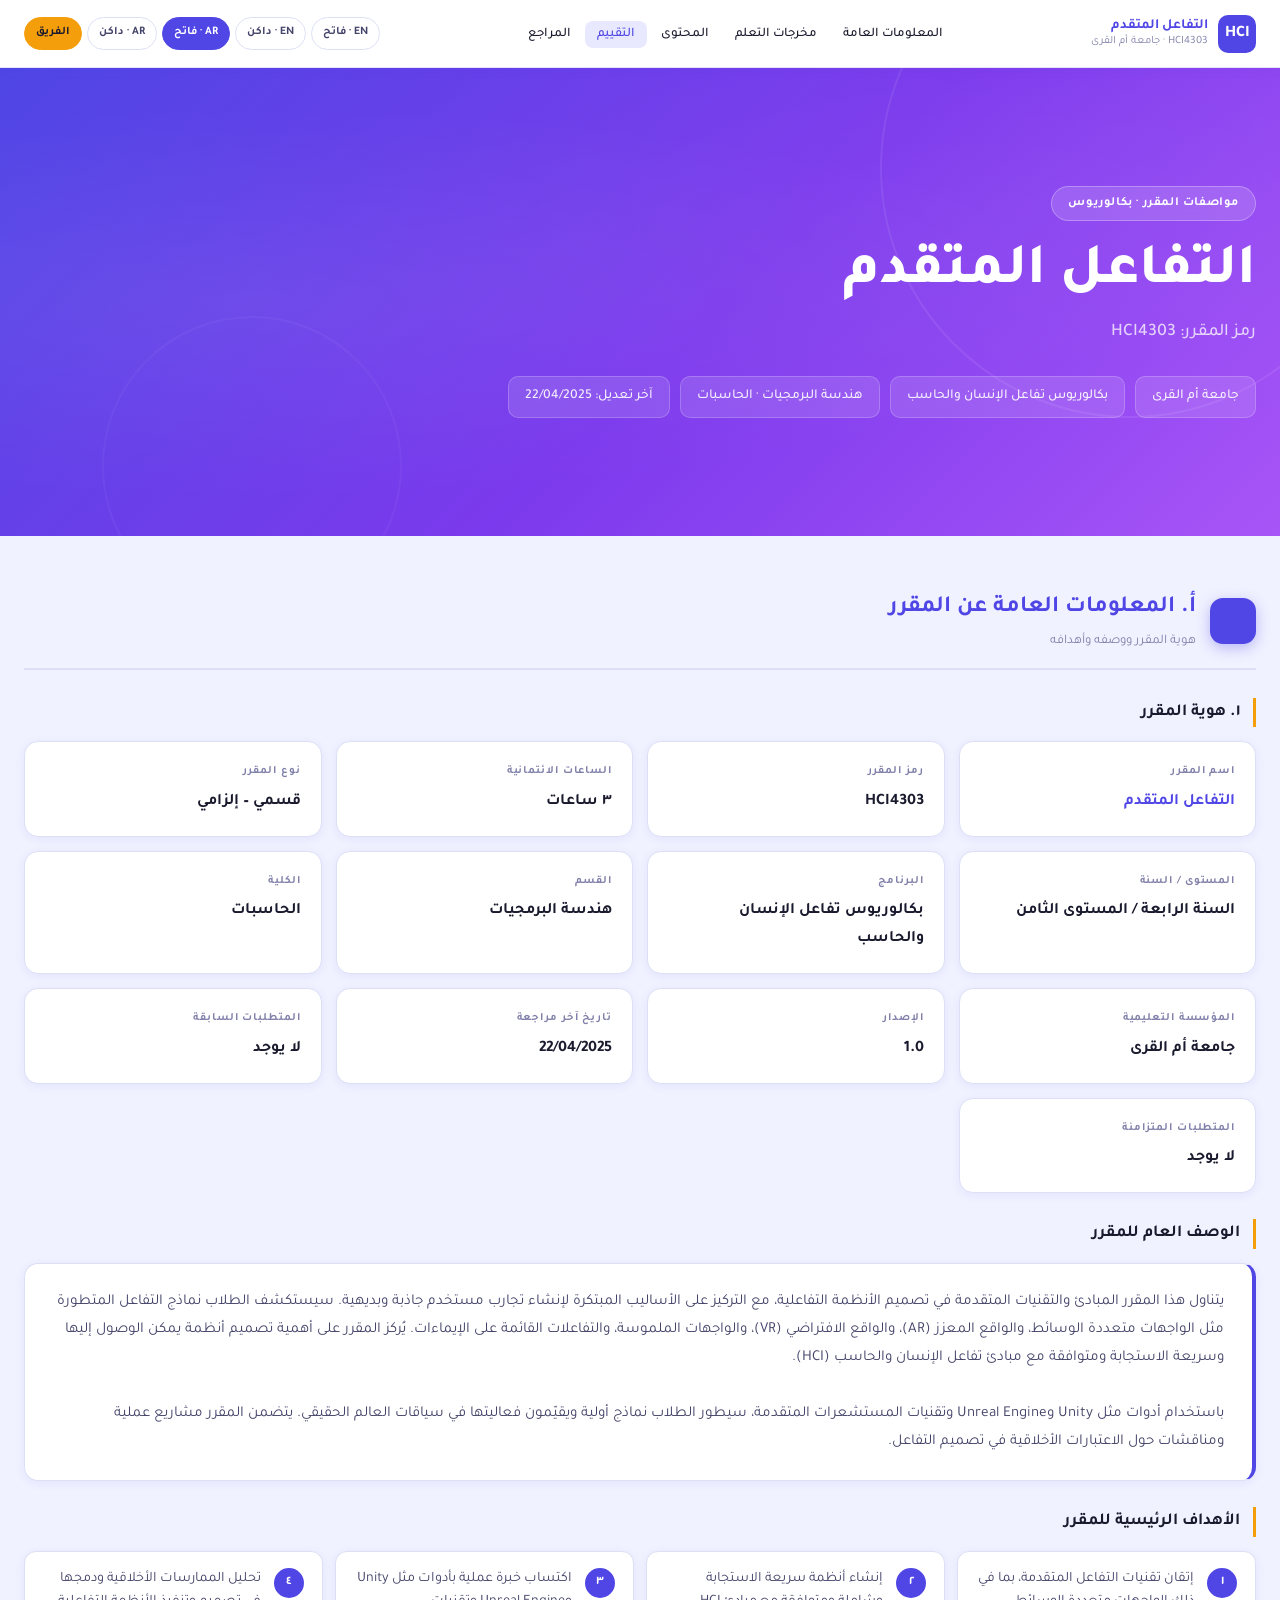
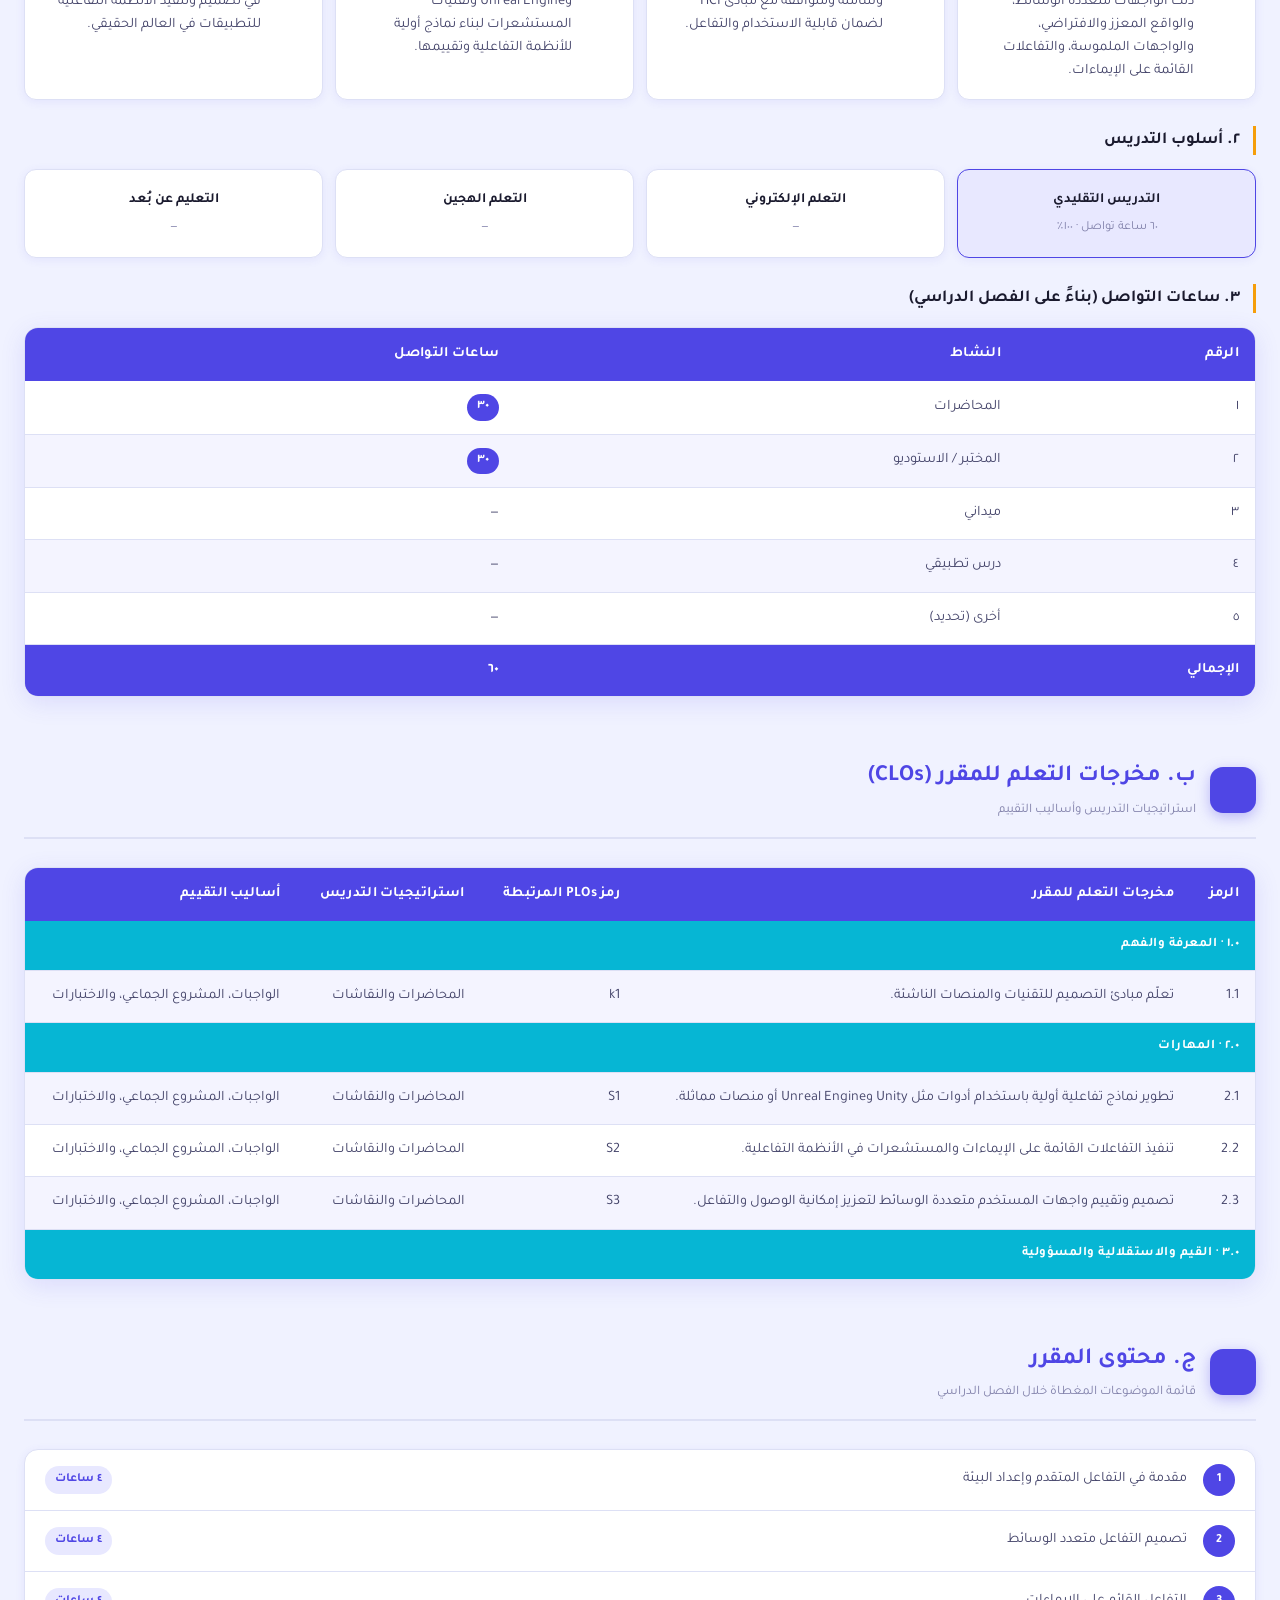
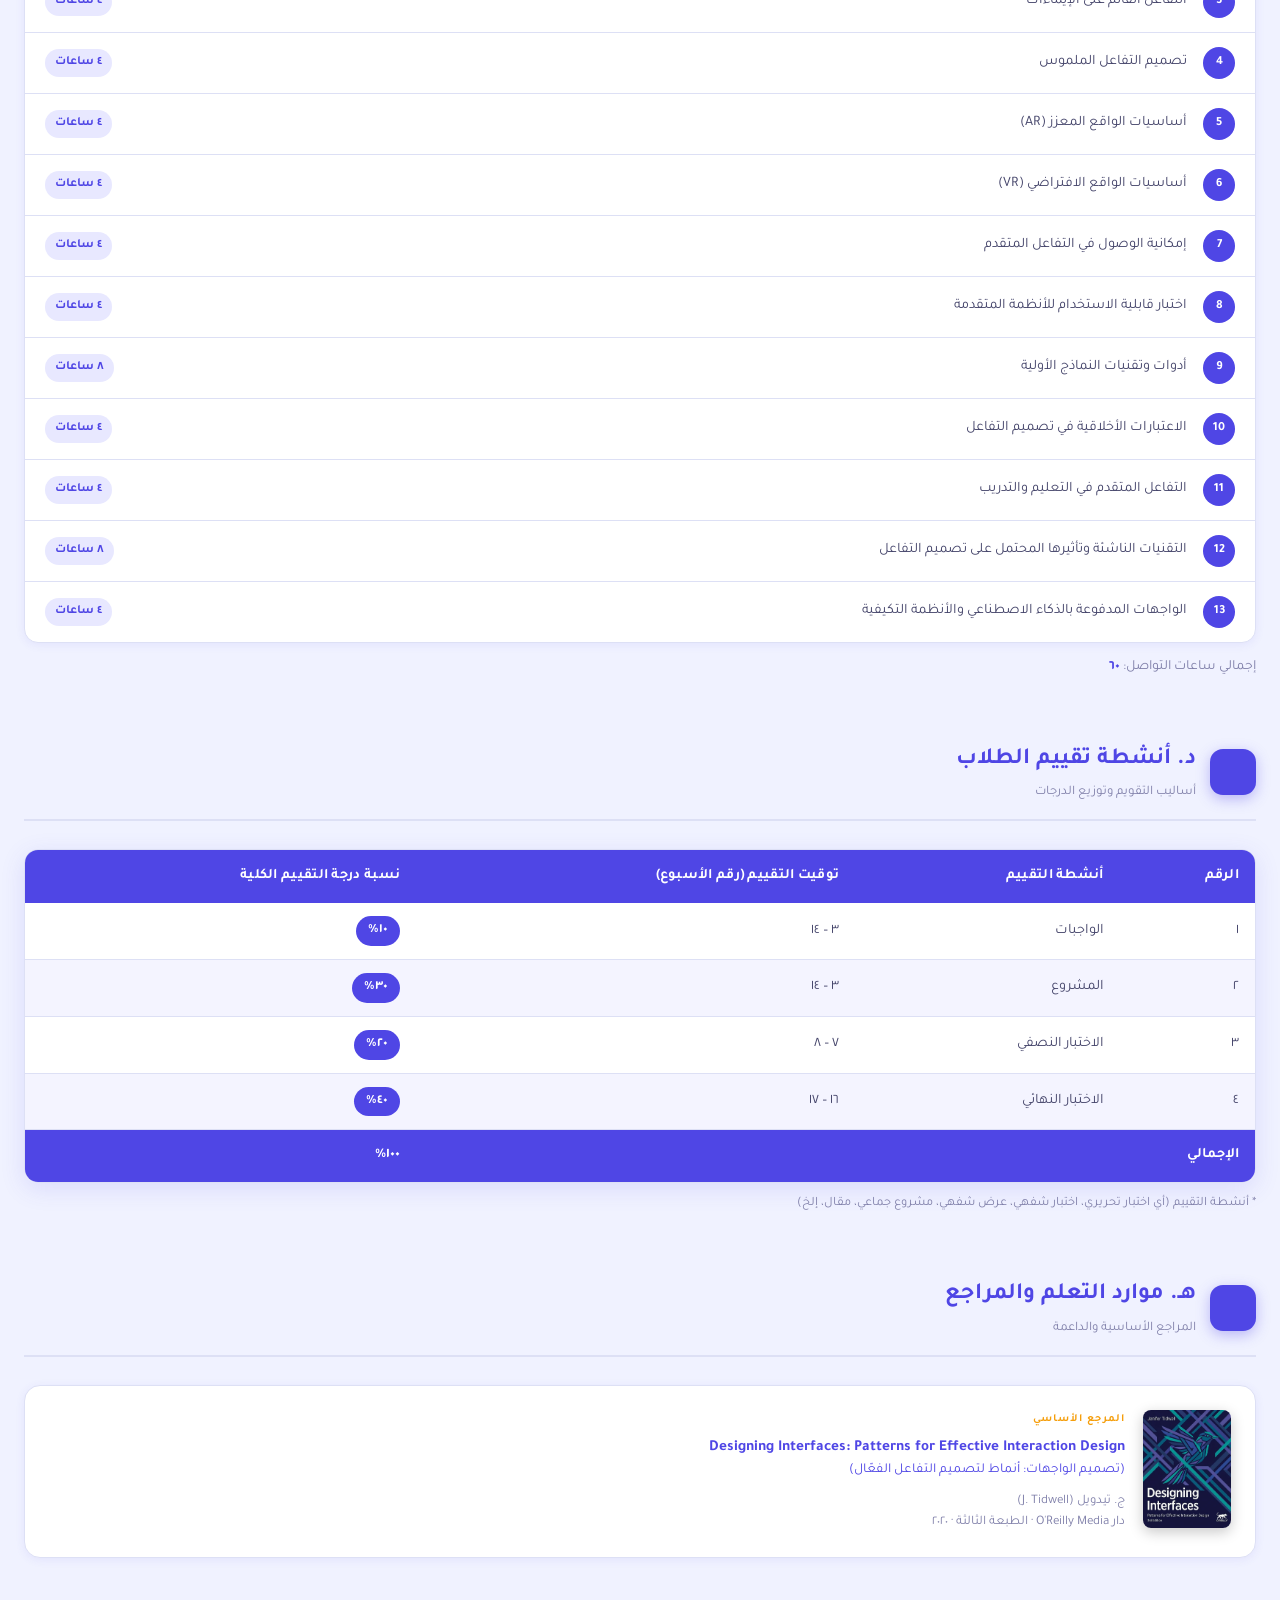
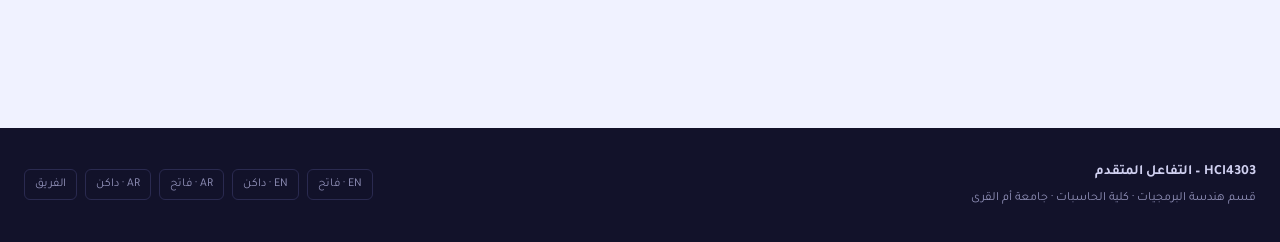
==== index-ar-light.html @ a094dda8 "uploading the project" ====
<!DOCTYPE html>
<html lang="ar" dir="rtl" data-theme="light">

<head>
    <meta charset="UTF-8" />
    <meta name="viewport" content="width=device-width, initial-scale=1.0" />
    <meta name="description"
        content="HCI4303 التفاعل المتقدم – مواصفات المقرر. قسم هندسة البرمجيات، كلية الحاسبات، جامعة أم القرى." />
    <title>HCI4303 – التفاعل المتقدم | مواصفات المقرر (عربي - فاتح)</title>
    <link rel="alternate" hreflang="en" href="index-en-light.html" />
    <link rel="stylesheet" href="css/style.css" />
    <style>
        body {
            font-family: 'Tajawal', sans-serif;
        }
    </style>
</head>

<body>

    <nav class="navbar" role="navigation" aria-label="التنقل الرئيسي">
        <div class="navbar-container">

            <a href="#top" class="navbar-brand" id="brand-link">
                <div class="brand-icon">HCI</div>
                <div class="brand-text">
                    التفاعل المتقدم
                    <span class="brand-sub">HCI4303 · جامعة أم القرى</span>
                </div>
            </a>

            <ul class="navbar-links" id="nav-links">
                <li><a href="#general-info">المعلومات العامة</a></li>
                <li><a href="#clos">مخرجات التعلم</a></li>
                <li><a href="#topics">المحتوى</a></li>
                <li><a href="#assessment">التقييم</a></li>
                <li><a href="#references">المراجع</a></li>
            </ul>

            <div class="navbar-pages">
                <a href="index-en-light.html" class="pill">EN · فاتح</a>
                <a href="index-en-dark.html" class="pill">EN · داكن</a>
                <a href="index-ar-light.html" class="pill current" aria-current="page">AR · فاتح</a>
                <a href="index-ar-dark.html" class="pill">AR · داكن</a>
                <a href="team.html" class="pill team"> الفريق</a>
            </div>

            <button class="hamburger" id="hamburger" aria-label="تبديل القائمة" aria-expanded="false"></button>
        </div>
    </nav>

    <div class="mobile-drawer" id="mobile-drawer" role="navigation" aria-label="تنقل الجوال">
        <ul>
            <li><a href="#general-info"> المعلومات العامة</a></li>
            <li><a href="#clos"> مخرجات التعلم</a></li>
            <li><a href="#topics"> محتوى المقرر</a></li>
            <li><a href="#assessment"> التقييم</a></li>
            <li><a href="#references"> المراجع</a></li>
        </ul>
        <div class="drawer-pages">
            <a href="index-en-light.html" class="pill">EN · فاتح</a>
            <a href="index-en-dark.html" class="pill">EN · داكن</a>
            <a href="index-ar-light.html" class="pill current">AR · فاتح</a>
            <a href="index-ar-dark.html" class="pill">AR · داكن</a>
            <a href="team.html" class="pill team"> الفريق</a>
        </div>
    </div>

    <header class="hero" id="top">
        <div class="hero-ring"></div>
        <div class="hero-ring"></div>
        <div class="hero-inner">
            <div class="hero-badge"> مواصفات المقرر · بكالوريوس</div>
            <h1 class="hero-title">التفاعل المتقدم</h1>
            <p class="hero-code">رمز المقرر: HCI4303</p>
            <div class="hero-chips">
                <div class="hero-chip"> جامعة أم القرى</div>
                <div class="hero-chip"> بكالوريوس تفاعل الإنسان والحاسب</div>
                <div class="hero-chip"> هندسة البرمجيات · الحاسبات</div>
                <div class="hero-chip"> آخر تعديل: 22/04/2025</div>
            </div>
        </div>
    </header>

    <main class="main-content" id="main">

        <section class="section" id="general-info" aria-labelledby="general-info-title">
            <div class="section-head">
                <div class="section-icon"></div>
                <div>
                    <h2 class="section-title" id="general-info-title">أ. المعلومات العامة عن المقرر</h2>
                    <p class="section-subtitle">هوية المقرر ووصفه وأهدافه</p>
                </div>
            </div>

            <div class="sub-section">
                <h3 class="sub-title">١. هوية المقرر</h3>
                <div class="info-grid">
                    <div class="info-card">
                        <p class="info-label">اسم المقرر</p>
                        <p class="info-value accent">التفاعل المتقدم</p>
                    </div>
                    <div class="info-card">
                        <p class="info-label">رمز المقرر</p>
                        <p class="info-value">HCI4303</p>
                    </div>
                    <div class="info-card">
                        <p class="info-label">الساعات الائتمانية</p>
                        <p class="info-value">٣ ساعات</p>
                    </div>
                    <div class="info-card">
                        <p class="info-label">نوع المقرر</p>
                        <p class="info-value">قسمي – إلزامي</p>
                    </div>
                    <div class="info-card">
                        <p class="info-label">المستوى / السنة</p>
                        <p class="info-value">السنة الرابعة / المستوى الثامن</p>
                    </div>
                    <div class="info-card">
                        <p class="info-label">البرنامج</p>
                        <p class="info-value">بكالوريوس تفاعل الإنسان والحاسب</p>
                    </div>
                    <div class="info-card">
                        <p class="info-label">القسم</p>
                        <p class="info-value">هندسة البرمجيات</p>
                    </div>
                    <div class="info-card">
                        <p class="info-label">الكلية</p>
                        <p class="info-value">الحاسبات</p>
                    </div>
                    <div class="info-card">
                        <p class="info-label">المؤسسة التعليمية</p>
                        <p class="info-value">جامعة أم القرى</p>
                    </div>
                    <div class="info-card">
                        <p class="info-label">الإصدار</p>
                        <p class="info-value">1.0</p>
                    </div>
                    <div class="info-card">
                        <p class="info-label">تاريخ آخر مراجعة</p>
                        <p class="info-value">22/04/2025</p>
                    </div>
                    <div class="info-card">
                        <p class="info-label">المتطلبات السابقة</p>
                        <p class="info-value">لا يوجد</p>
                    </div>
                    <div class="info-card">
                        <p class="info-label">المتطلبات المتزامنة</p>
                        <p class="info-value">لا يوجد</p>
                    </div>
                </div>
            </div>

            <div class="sub-section">
                <h3 class="sub-title">الوصف العام للمقرر</h3>
                <div class="desc-card">
                    <p>يتناول هذا المقرر المبادئ والتقنيات المتقدمة في تصميم الأنظمة التفاعلية، مع التركيز على الأساليب
                        المبتكرة لإنشاء تجارب مستخدم جاذبة وبديهية. سيستكشف الطلاب نماذج التفاعل المتطورة مثل الواجهات
                        متعددة الوسائط، والواقع المعزز (AR)، والواقع الافتراضي (VR)، والواجهات الملموسة، والتفاعلات
                        القائمة على الإيماءات. يُركز المقرر على أهمية تصميم أنظمة يمكن الوصول إليها وسريعة الاستجابة
                        ومتوافقة مع مبادئ تفاعل الإنسان والحاسب (HCI).</p>
                    <br />
                    <p>باستخدام أدوات مثل Unity وUnreal Engine وتقنيات المستشعرات المتقدمة، سيطور الطلاب نماذج أولية
                        ويقيّمون فعاليتها في سياقات العالم الحقيقي. يتضمن المقرر مشاريع عملية ومناقشات حول الاعتبارات
                        الأخلاقية في تصميم التفاعل.</p>
                </div>
            </div>

            <div class="sub-section">
                <h3 class="sub-title">الأهداف الرئيسية للمقرر</h3>
                <div class="obj-grid">
                    <div class="obj-card">
                        <div class="obj-num">١</div>
                        <p>إتقان تقنيات التفاعل المتقدمة، بما في ذلك الواجهات متعددة الوسائط، والواقع المعزز والافتراضي،
                            والواجهات الملموسة، والتفاعلات القائمة على الإيماءات.</p>
                    </div>
                    <div class="obj-card">
                        <div class="obj-num">٢</div>
                        <p>إنشاء أنظمة سريعة الاستجابة وشاملة ومتوافقة مع مبادئ HCI لضمان قابلية الاستخدام والتفاعل.</p>
                    </div>
                    <div class="obj-card">
                        <div class="obj-num">٣</div>
                        <p>اكتساب خبرة عملية بأدوات مثل Unity وUnreal Engine وتقنيات المستشعرات لبناء نماذج أولية
                            للأنظمة التفاعلية وتقييمها.</p>
                    </div>
                    <div class="obj-card">
                        <div class="obj-num">٤</div>
                        <p>تحليل الممارسات الأخلاقية ودمجها في تصميم وتنفيذ الأنظمة التفاعلية للتطبيقات في العالم
                            الحقيقي.</p>
                    </div>
                </div>
            </div>

            <div class="sub-section">
                <h3 class="sub-title">٢. أسلوب التدريس</h3>
                <div class="mode-cards">
                    <div class="mode-card active">
                        <p class="mode-name">التدريس التقليدي</p>
                        <p class="mode-detail">٦٠ ساعة تواصل · ١٠٠٪</p>
                    </div>
                    <div class="mode-card">
                        <p class="mode-name">التعلم الإلكتروني</p>
                        <p class="mode-detail">—</p>
                    </div>
                    <div class="mode-card">
                        <p class="mode-name">التعلم الهجين</p>
                        <p class="mode-detail">—</p>
                    </div>
                    <div class="mode-card">
                        <p class="mode-name">التعليم عن بُعد</p>
                        <p class="mode-detail">—</p>
                    </div>
                </div>
            </div>

            <div class="sub-section">
                <h3 class="sub-title">٣. ساعات التواصل (بناءً على الفصل الدراسي)</h3>
                <div class="table-wrap">
                    <table>
                        <thead>
                            <tr>
                                <th>الرقم</th>
                                <th>النشاط</th>
                                <th>ساعات التواصل</th>
                            </tr>
                        </thead>
                        <tbody>
                            <tr>
                                <td>١</td>
                                <td>المحاضرات</td>
                                <td><span class="badge-hours">٣٠</span></td>
                            </tr>
                            <tr>
                                <td>٢</td>
                                <td>المختبر / الاستوديو</td>
                                <td><span class="badge-hours">٣٠</span></td>
                            </tr>
                            <tr>
                                <td>٣</td>
                                <td>ميداني</td>
                                <td>—</td>
                            </tr>
                            <tr>
                                <td>٤</td>
                                <td>درس تطبيقي</td>
                                <td>—</td>
                            </tr>
                            <tr>
                                <td>٥</td>
                                <td>أخرى (تحديد)</td>
                                <td>—</td>
                            </tr>
                            <tr class="tr-total">
                                <td colspan="2"><strong>الإجمالي</strong></td>
                                <td><strong>٦٠</strong></td>
                            </tr>
                        </tbody>
                    </table>
                </div>
            </div>
        </section>

        <section class="section" id="clos" aria-labelledby="clos-title">
            <div class="section-head">
                <div class="section-icon"></div>
                <div>
                    <h2 class="section-title" id="clos-title">ب. مخرجات التعلم للمقرر (CLOs)</h2>
                    <p class="section-subtitle">استراتيجيات التدريس وأساليب التقييم</p>
                </div>
            </div>

            <div class="table-wrap">
                <table>
                    <thead>
                        <tr>
                            <th>الرمز</th>
                            <th>مخرجات التعلم للمقرر</th>
                            <th>رمز PLOs المرتبطة</th>
                            <th>استراتيجيات التدريس</th>
                            <th>أساليب التقييم</th>
                        </tr>
                    </thead>
                    <tbody>

                        <tr class="tr-category">
                            <td colspan="5">١.٠ · المعرفة والفهم</td>
                        </tr>
                        <tr>
                            <td>1.1</td>
                            <td>تعلّم مبادئ التصميم للتقنيات والمنصات الناشئة.</td>
                            <td>k1</td>
                            <td>المحاضرات والنقاشات</td>
                            <td>الواجبات، المشروع الجماعي، والاختبارات</td>
                        </tr>

                        <tr class="tr-category">
                            <td colspan="5">٢.٠ · المهارات</td>
                        </tr>
                        <tr>
                            <td>2.1</td>
                            <td>تطوير نماذج تفاعلية أولية باستخدام أدوات مثل Unity وUnreal Engine أو منصات مماثلة.</td>
                            <td>S1</td>
                            <td>المحاضرات والنقاشات</td>
                            <td>الواجبات، المشروع الجماعي، والاختبارات</td>
                        </tr>
                        <tr>
                            <td>2.2</td>
                            <td>تنفيذ التفاعلات القائمة على الإيماءات والمستشعرات في الأنظمة التفاعلية.</td>
                            <td>S2</td>
                            <td>المحاضرات والنقاشات</td>
                            <td>الواجبات، المشروع الجماعي، والاختبارات</td>
                        </tr>
                        <tr>
                            <td>2.3</td>
                            <td>تصميم وتقييم واجهات المستخدم متعددة الوسائط لتعزيز إمكانية الوصول والتفاعل.</td>
                            <td>S3</td>
                            <td>المحاضرات والنقاشات</td>
                            <td>الواجبات، المشروع الجماعي، والاختبارات</td>
                        </tr>

                        <tr class="tr-category">
                            <td colspan="5">٣.٠ · القيم والاستقلالية والمسؤولية</td>
                        </tr>
                    </tbody>
                </table>
            </div>
        </section>

        <section class="section" id="topics" aria-labelledby="topics-title">
            <div class="section-head">
                <div class="section-icon"></div>
                <div>
                    <h2 class="section-title" id="topics-title">ج. محتوى المقرر</h2>
                    <p class="section-subtitle">قائمة الموضوعات المغطاة خلال الفصل الدراسي</p>
                </div>
            </div>

            <div class="topics-container">
                <ol class="topics-list">
                    <li class="topic-item">مقدمة في التفاعل المتقدم وإعداد البيئة<span class="topic-hours-badge">٤
                            ساعات</span></li>
                    <li class="topic-item">تصميم التفاعل متعدد الوسائط<span class="topic-hours-badge">٤ ساعات</span>
                    </li>
                    <li class="topic-item">التفاعل القائم على الإيماءات<span class="topic-hours-badge">٤ ساعات</span>
                    </li>
                    <li class="topic-item">تصميم التفاعل الملموس<span class="topic-hours-badge">٤ ساعات</span></li>
                    <li class="topic-item">أساسيات الواقع المعزز (AR)<span class="topic-hours-badge">٤ ساعات</span></li>
                    <li class="topic-item">أساسيات الواقع الافتراضي (VR)<span class="topic-hours-badge">٤ ساعات</span>
                    </li>
                    <li class="topic-item">إمكانية الوصول في التفاعل المتقدم<span class="topic-hours-badge">٤
                            ساعات</span></li>
                    <li class="topic-item">اختبار قابلية الاستخدام للأنظمة المتقدمة<span class="topic-hours-badge">٤
                            ساعات</span></li>
                    <li class="topic-item">أدوات وتقنيات النماذج الأولية<span class="topic-hours-badge">٨ ساعات</span>
                    </li>
                    <li class="topic-item">الاعتبارات الأخلاقية في تصميم التفاعل<span class="topic-hours-badge">٤
                            ساعات</span></li>
                    <li class="topic-item">التفاعل المتقدم في التعليم والتدريب<span class="topic-hours-badge">٤
                            ساعات</span></li>
                    <li class="topic-item">التقنيات الناشئة وتأثيرها المحتمل على تصميم التفاعل<span
                            class="topic-hours-badge">٨ ساعات</span></li>
                    <li class="topic-item">الواجهات المدفوعة بالذكاء الاصطناعي والأنظمة التكيفية<span
                            class="topic-hours-badge">٤ ساعات</span></li>
                </ol>
            </div>
            <div style="text-align:start; margin-top:12px; font-size:.875rem; color:var(--text-muted);">
                إجمالي ساعات التواصل: <strong style="color:var(--accent);">٦٠</strong>
            </div>
        </section>

        <section class="section" id="assessment" aria-labelledby="assessment-title">
            <div class="section-head">
                <div class="section-icon"></div>
                <div>
                    <h2 class="section-title" id="assessment-title">د. أنشطة تقييم الطلاب</h2>
                    <p class="section-subtitle">أساليب التقويم وتوزيع الدرجات</p>
                </div>
            </div>

            <div class="table-wrap">
                <table>
                    <thead>
                        <tr>
                            <th>الرقم</th>
                            <th>أنشطة التقييم</th>
                            <th>توقيت التقييم (رقم الأسبوع)</th>
                            <th>نسبة درجة التقييم الكلية</th>
                        </tr>
                    </thead>
                    <tbody>
                        <tr>
                            <td>١</td>
                            <td>الواجبات</td>
                            <td>٣ – ١٤</td>
                            <td><span class="badge-percent">١٠٪</span></td>
                        </tr>
                        <tr>
                            <td>٢</td>
                            <td>المشروع</td>
                            <td>٣ – ١٤</td>
                            <td><span class="badge-percent">٣٠٪</span></td>
                        </tr>
                        <tr>
                            <td>٣</td>
                            <td>الاختبار النصفي</td>
                            <td>٧ – ٨</td>
                            <td><span class="badge-percent">٢٠٪</span></td>
                        </tr>
                        <tr>
                            <td>٤</td>
                            <td>الاختبار النهائي</td>
                            <td>١٦ – ١٧</td>
                            <td><span class="badge-percent">٤٠٪</span></td>
                        </tr>
                        <tr class="tr-total">
                            <td colspan="3"><strong>الإجمالي</strong></td>
                            <td><strong>١٠٠٪</strong></td>
                        </tr>
                    </tbody>
                </table>
            </div>
            <p style="margin-top:10px; font-size:.8rem; color:var(--text-muted);">
                * أنشطة التقييم (أي اختبار تحريري، اختبار شفهي، عرض شفهي، مشروع جماعي، مقال، إلخ)
            </p>
        </section>

        <section class="section" id="references" aria-labelledby="references-title">
            <div class="section-head">
                <div class="section-icon"></div>
                <div>
                    <h2 class="section-title" id="references-title">هـ. موارد التعلم والمراجع</h2>
                    <p class="section-subtitle">المراجع الأساسية والداعمة</p>
                </div>
            </div>

            <div class="refs-grid">
                <div class="ref-card">
                    <img src="images/book-cover.png" alt="غلاف كتاب تصميم الواجهات" />
                    <div class="ref-info">
                        <p class="ref-type"> المرجع الأساسي</p>
                        <a class="ref-title"
                            href="https://www.amazon.com/Designing-Interfaces-Patterns-Effective-Interaction/dp/1492051969"
                            target="_blank" rel="noopener noreferrer">
                            Designing Interfaces: Patterns for Effective Interaction Design
                            <br /><span style="font-weight:400; font-size:.85rem;">(تصميم الواجهات: أنماط لتصميم التفاعل
                                الفعّال)</span>
                        </a>
                        <p class="ref-meta">
                            ج. تيدويل (J. Tidwell)<br />
                            دار O'Reilly Media · الطبعة الثالثة · ٢٠٢٠
                        </p>
                    </div>
                </div>
            </div>
        </section>

    </main>

    <footer class="footer">
        <div class="footer-inner">
            <div>
                <p class="footer-brand">HCI4303 – التفاعل المتقدم</p>
                <p class="footer-copy">قسم هندسة البرمجيات · كلية الحاسبات · جامعة أم القرى</p>
            </div>
            <div class="footer-links">
                <a href="index-en-light.html">EN · فاتح</a>
                <a href="index-en-dark.html">EN · داكن</a>
                <a href="index-ar-light.html">AR · فاتح</a>
                <a href="index-ar-dark.html">AR · داكن</a>
                <a href="team.html">الفريق</a>
            </div>
        </div>
    </footer>

    <script src="js/main.js"></script>
</body>

</html>
---- css/style.css ----
@import url('https://fonts.googleapis.com/css2?family=Inter:wght@300;400;500;600;700;800&family=Tajawal:wght@300;400;500;700;800&display=swap');

 :root {
     
     --bg-primary: #f0f2ff;
     --bg-secondary: #ffffff;
     --bg-card: #ffffff;
     --bg-hero: linear-gradient(135deg, #4f46e5 0%, #7c3aed 55%, #a855f7 100%);
     --text-primary: #1a1a2e;
     --text-secondary: #44446a;
     --text-muted: #8080aa;
     --accent: #4f46e5;
     --accent-hover: #3730a3;
     --accent-light: #e8e8ff;
     --accent-gold: #f59e0b;
     --th-bg: #4f46e5;
     --th-color: #ffffff;
     --th-sub-bg: #06b6d4;
     --th-sub-color: #ffffff;
     --tr-even: #f4f4ff;
     --tr-odd: #ffffff;
     --tr-hover: #e0e5ff;
     --nav-bg: rgba(255, 255, 255, 0.97);
     --nav-border: rgba(79, 70, 229, 0.15);
     --nav-text: #1a1a2e;
     --border: #dde0f5;
     --shadow-sm: 0 2px 10px rgba(79, 70, 229, .08);
     --shadow-md: 0 6px 24px rgba(79, 70, 229, .13);
     --shadow-lg: 0 12px 48px rgba(79, 70, 229, .2);
     --section-color: #4f46e5;
     --footer-bg: #12122a;
     --footer-text: #9090b8;
     --scrollbar-thumb: #4f46e5;
 }

 [data-theme="dark"] {
     --bg-primary: #0c0c1e;
     --bg-secondary: #13132c;
     --bg-card: #1a1a38;
     --bg-hero: linear-gradient(135deg, #1e1b4b 0%, #2d1f70 55%, #1a1040 100%);
     --text-primary: #e8e8ff;
     --text-secondary: #9090c8;
     --text-muted: #5858a0;
     --accent: #818cf8;
     --accent-hover: #a5b4fc;
     --accent-light: #1e1b4b;
     --accent-gold: #fbbf24;
     --th-bg: #2a285e;
     --th-color: #e0e0ff;
     --th-sub-bg: #0e7490;
     --th-sub-color: #ffffff;
     --tr-even: #14143a;
     --tr-odd: #1a1a38;
     --tr-hover: #24245e;
     --nav-bg: rgba(12, 12, 30, 0.97);
     --nav-border: rgba(129, 140, 248, 0.15);
     --nav-text: #e8e8ff;
     --border: #2a285e;
     --shadow-sm: 0 2px 10px rgba(0, 0, 0, .35);
     --shadow-md: 0 6px 24px rgba(0, 0, 0, .45);
     --shadow-lg: 0 12px 48px rgba(0, 0, 0, .6);
     --section-color: #818cf8;
     --footer-bg: #080816;
     --footer-text: #55558a;
     --scrollbar-thumb: #818cf8;
 }

 *,
 *::before,
 *::after {
     box-sizing: border-box;
     margin: 0;
     padding: 0;
 }

 html {
     scroll-behavior: smooth;
     scroll-padding-top: 72px;
 }

 body {
     font-family: 'Inter', sans-serif;
     font-size: 16px;
     line-height: 1.75;
     color: var(--text-primary);
     background-color: var(--bg-primary);
     transition: background-color .3s ease, color .3s ease;
     min-height: 100vh;
 }

 html[lang="ar"] body,
 body.lang-ar {
     font-family: 'Tajawal', sans-serif;
 }

 ::-webkit-scrollbar {
     width: 8px;
 }

 ::-webkit-scrollbar-track {
     background: var(--bg-primary);
 }

 ::-webkit-scrollbar-thumb {
     background: var(--scrollbar-thumb);
     border-radius: 4px;
 }

 ::-webkit-scrollbar-thumb:hover {
     background: var(--accent-hover);
 }

 img {
     max-width: 100%;
     height: auto;
     display: block;
 }

 .navbar {
     position: fixed;
     top: 0;
     left: 0;
     right: 0;
     z-index: 1000;
     height: 68px;
     display: flex;
     align-items: center;
     background: var(--nav-bg);
     border-bottom: 1px solid var(--nav-border);
     backdrop-filter: blur(22px);
     -webkit-backdrop-filter: blur(22px);
     box-shadow: var(--shadow-sm);
 }

 .navbar-container {
     max-width: 1320px;
     margin: 0 auto;
     padding: 0 24px;
     width: 100%;
     display: flex;
     align-items: center;
     gap: 16px;
 }

 .navbar-brand {
     display: flex;
     align-items: center;
     gap: 10px;
     text-decoration: none;
     flex-shrink: 0;
 }

 .brand-icon {
     width: 38px;
     height: 38px;
     background: var(--accent);
     border-radius: 10px;
     display: flex;
     align-items: center;
     justify-content: center;
     color: white;
     font-weight: 800;
     font-size: 1rem;
     flex-shrink: 0;
     transition: transform .2s;
 }

 .brand-icon:hover {
     transform: scale(1.05);
 }

 .brand-text {
     font-weight: 700;
     font-size: .875rem;
     color: var(--accent);
     line-height: 1.2;
     white-space: nowrap;
 }

 .brand-sub {
     font-size: .7rem;
     font-weight: 400;
     color: var(--text-muted);
     display: block;
 }

 .navbar-links {
     display: flex;
     align-items: center;
     gap: 2px;
     list-style: none;
     flex: 1;
     justify-content: center;
 }

 .navbar-links a {
     text-decoration: none;
     color: var(--nav-text);
     font-size: .825rem;
     font-weight: 500;
     padding: 7px 12px;
     border-radius: 8px;
     transition: all .2s;
     white-space: nowrap;
 }

 .navbar-links a:hover {
     color: var(--accent);
     background: var(--accent-light);
 }

 .navbar-pages {
     display: flex;
     align-items: center;
     gap: 5px;
     flex-shrink: 0;
 }

 .pill {
     text-decoration: none;
     font-size: .72rem;
     font-weight: 600;
     padding: 5px 11px;
     border-radius: 20px;
     border: 1.5px solid var(--border);
     color: var(--text-secondary);
     transition: all .2s;
     white-space: nowrap;
 }

 .pill:hover {
     border-color: var(--accent);
     color: var(--accent);
     background: var(--accent-light);
 }

 .pill.current {
     background: var(--accent);
     border-color: var(--accent);
     color: white;
 }

 .pill.team {
     background: var(--accent-gold);
     border-color: var(--accent-gold);
     color: #1a1a2e;
 }

 .pill.team:hover {
     opacity: .88;
 }

 .hamburger {
     display: none;
     background: none;
     border: none;
     cursor: pointer;
     color: var(--nav-text);
     font-size: 1.5rem;
     padding: 4px;
     margin-inline-start: auto;
 }

 .mobile-drawer {
     display: none;
     position: fixed;
     top: 68px;
     left: 0;
     right: 0;
     background: var(--nav-bg);
     border-bottom: 1px solid var(--nav-border);
     z-index: 999;
     padding: 16px 24px 20px;
     backdrop-filter: blur(22px);
 }

 .mobile-drawer.open {
     display: block;
 }

 .mobile-drawer ul {
     list-style: none;
 }

 .mobile-drawer li {
     margin-bottom: 4px;
 }

 .mobile-drawer a {
     display: block;
     padding: 10px 14px;
     border-radius: 8px;
     text-decoration: none;
     color: var(--nav-text);
     font-size: .9rem;
     font-weight: 500;
     transition: background .15s;
 }

 .mobile-drawer a:hover {
     background: var(--accent-light);
     color: var(--accent);
 }

 .mobile-drawer .drawer-pages {
     display: flex;
     flex-wrap: wrap;
     gap: 6px;
     margin-top: 12px;
     padding-top: 12px;
     border-top: 1px solid var(--border);
 }

 .hero {
     background: var(--bg-hero);
     min-height: 52vh;
     display: flex;
     align-items: center;
     margin-top: 68px;
     position: relative;
     overflow: hidden;
     padding: 64px 24px;
 }

 .hero::before {
     content: '';
     position: absolute;
     inset: 0;
     background:
         radial-gradient(ellipse at 20% 50%, rgba(255, 255, 255, .06) 0%, transparent 60%),
         radial-gradient(ellipse at 80% 30%, rgba(255, 255, 255, .04) 0%, transparent 50%);
 }

 .hero-ring {
     position: absolute;
     border-radius: 50%;
     border: 2px solid rgba(255, 255, 255, .08);
     pointer-events: none;
 }

 .hero-ring:nth-child(1) {
     width: 500px;
     height: 500px;
     top: -150px;
     right: -100px;
 }

 .hero-ring:nth-child(2) {
     width: 300px;
     height: 300px;
     bottom: -80px;
     left: 8%;
     opacity: .5;
 }

 .hero-inner {
     max-width: 1320px;
     margin: 0 auto;
     width: 100%;
     position: relative;
     z-index: 1;
 }

 .hero-badge {
     display: inline-flex;
     align-items: center;
     gap: 8px;
     background: rgba(255, 255, 255, .14);
     border: 1px solid rgba(255, 255, 255, .28);
     backdrop-filter: blur(10px);
     padding: 6px 16px;
     border-radius: 100px;
     color: white;
     font-size: .78rem;
     font-weight: 600;
     letter-spacing: .6px;
     margin-bottom: 20px;
     text-transform: uppercase;
 }

 .hero-title {
     font-size: clamp(2rem, 5vw, 3.6rem);
     font-weight: 800;
     color: white;
     line-height: 1.15;
     margin-bottom: 10px;
 }

 .hero-code {
     font-size: 1.1rem;
     color: rgba(255, 255, 255, .75);
     font-weight: 500;
     margin-bottom: 28px;
 }

 .hero-chips {
     display: flex;
     flex-wrap: wrap;
     gap: 10px;
 }

 .hero-chip {
     display: flex;
     align-items: center;
     gap: 7px;
     background: rgba(255, 255, 255, .12);
     border: 1px solid rgba(255, 255, 255, .2);
     backdrop-filter: blur(10px);
     padding: 8px 16px;
     border-radius: 10px;
     color: rgba(255, 255, 255, .9);
     font-size: .855rem;
     font-weight: 500;
 }

 .hero-chip span {
     font-size: 1rem;
 }

 .main-content {
     max-width: 1320px;
     margin: 0 auto;
     padding: 52px 24px 70px;
 }

 .section {
     margin-bottom: 60px;
     scroll-margin-top: 80px;
 }

 .section-head {
     display: flex;
     align-items: center;
     gap: 14px;
     margin-bottom: 28px;
     padding-bottom: 14px;
     border-bottom: 2px solid var(--border);
 }

 .section-icon {
     width: 46px;
     height: 46px;
     background: var(--accent);
     border-radius: 13px;
     display: flex;
     align-items: center;
     justify-content: center;
     font-size: 1.25rem;
     color: white;
     flex-shrink: 0;
     box-shadow: 0 4px 14px rgba(79, 70, 229, .35);
 }

 .section-title {
     font-size: 1.45rem;
     font-weight: 700;
     color: var(--section-color);
 }

 .section-subtitle {
     font-size: .82rem;
     color: var(--text-muted);
     font-weight: 400;
     margin-top: 2px;
 }

 .sub-section {
     margin-bottom: 26px;
 }

 .sub-title {
     font-size: 1.05rem;
     font-weight: 600;
     color: var(--text-primary);
     margin-bottom: 14px;
     padding-inline-start: 13px;
     border-inline-start: 3px solid var(--accent-gold);
 }

 .info-grid {
     display: grid;
     grid-template-columns: repeat(auto-fit, minmax(240px, 1fr));
     gap: 14px;
     margin-bottom: 22px;
 }

 .info-card {
     background: var(--bg-card);
     border: 1px solid var(--border);
     border-radius: 14px;
     padding: 20px;
     box-shadow: var(--shadow-sm);
     transition: transform .2s, box-shadow .2s;
 }

 .info-card:hover {
     transform: translateY(-3px);
     box-shadow: var(--shadow-md);
 }

 .info-label {
     font-size: .7rem;
     font-weight: 700;
     letter-spacing: .9px;
     text-transform: uppercase;
     color: var(--text-muted);
     margin-bottom: 6px;
 }

 .info-value {
     font-size: 1rem;
     font-weight: 600;
     color: var(--text-primary);
 }

 .info-value.accent {
     color: var(--accent);
 }

 .desc-card {
     background: var(--bg-card);
     border: 1px solid var(--border);
     border-inline-start: 4px solid var(--accent);
     border-radius: 14px;
     padding: 24px 28px;
     box-shadow: var(--shadow-sm);
     margin-bottom: 22px;
     color: var(--text-secondary);
     font-size: .95rem;
     line-height: 1.85;
 }

 .obj-grid {
     display: grid;
     grid-template-columns: repeat(auto-fit, minmax(260px, 1fr));
     gap: 12px;
 }

 .obj-card {
     background: var(--bg-card);
     border: 1px solid var(--border);
     border-radius: 12px;
     padding: 16px 18px;
     display: flex;
     gap: 13px;
     align-items: flex-start;
     box-shadow: var(--shadow-sm);
     font-size: .9rem;
     color: var(--text-secondary);
     line-height: 1.6;
     transition: transform .2s;
 }

 .obj-card:hover {
     transform: translateY(-2px);
 }

 .obj-num {
     width: 30px;
     height: 30px;
     background: var(--accent);
     color: white;
     border-radius: 50%;
     display: flex;
     align-items: center;
     justify-content: center;
     font-size: .8rem;
     font-weight: 700;
     flex-shrink: 0;
 }

 .table-wrap {
     overflow-x: auto;
     border-radius: 14px;
     box-shadow: var(--shadow-md);
     border: 1px solid var(--border);
 }

 table {
     width: 100%;
     border-collapse: collapse;
     font-size: .9rem;
 }

 thead th {
     background: var(--th-bg);
     color: var(--th-color);
     padding: 14px 16px;
     text-align: start;
     font-weight: 600;
     letter-spacing: .3px;
     white-space: nowrap;
 }

 tbody tr {
     transition: background .15s;
 }

 tbody tr:nth-child(even) {
     background: var(--tr-even);
 }

 tbody tr:nth-child(odd) {
     background: var(--tr-odd);
 }

 tbody tr:hover {
     background: var(--tr-hover);
 }

 tbody td {
     padding: 13px 16px;
     color: var(--text-secondary);
     border-bottom: 1px solid var(--border);
     vertical-align: middle;
 }

 tbody tr:last-child td {
     border-bottom: none;
 }

 .tr-category td {
     background: var(--th-sub-bg) !important;
     color: var(--th-sub-color) !important;
     font-weight: 700;
     font-size: .82rem;
     text-transform: uppercase;
     letter-spacing: .5px;
 }

 .tr-total td {
     background: var(--th-bg) !important;
     color: var(--th-color) !important;
     font-weight: 700;
 }

 .badge-hours {
     display: inline-block;
     background: var(--accent);
     color: white;
     font-weight: 700;
     padding: 2px 10px;
     border-radius: 100px;
     font-size: .8rem;
 }

 .badge-percent {
     display: inline-block;
     background: var(--accent);
     color: white;
     font-weight: 700;
     padding: 3px 12px;
     border-radius: 100px;
     font-size: .85rem;
 }

 .topics-container {
     background: var(--bg-card);
     border: 1px solid var(--border);
     border-radius: 14px;
     box-shadow: var(--shadow-sm);
     overflow: hidden;
 }

 .topics-list {
     list-style: none;
     counter-reset: topic-counter;
     margin: 0;
     padding: 0;
 }

 .topic-item {
     counter-increment: topic-counter;
     display: flex;
     align-items: center;
     gap: 16px;
     padding: 14px 20px;
     border-bottom: 1px solid var(--border);
     font-size: .9rem;
     color: var(--text-secondary);
     transition: background .15s;
 }

 .topic-item:last-child {
     border-bottom: none;
 }

 .topic-item:hover {
     background: var(--accent-light);
 }

 .topic-item::before {
     content: counter(topic-counter);
     width: 32px;
     height: 32px;
     background: var(--accent);
     color: white;
     border-radius: 50%;
     display: flex;
     align-items: center;
     justify-content: center;
     font-size: .78rem;
     font-weight: 700;
     flex-shrink: 0;
 }

 .topic-hours-badge {
     margin-inline-start: auto;
     font-size: .78rem;
     font-weight: 600;
     color: var(--accent);
     background: var(--accent-light);
     padding: 3px 10px;
     border-radius: 100px;
     white-space: nowrap;
     flex-shrink: 0;
 }

 .refs-grid {
     display: grid;
     grid-template-columns: repeat(auto-fit, minmax(320px, 1fr));
     gap: 20px;
 }

 .ref-card {
     background: var(--bg-card);
     border: 1px solid var(--border);
     border-radius: 16px;
     padding: 24px;
     display: flex;
     gap: 18px;
     align-items: flex-start;
     box-shadow: var(--shadow-sm);
     transition: transform .22s, box-shadow .22s;
 }

 .ref-card:hover {
     transform: translateY(-4px);
     box-shadow: var(--shadow-md);
 }

 .ref-card img {
     width: 88px;
     height: 118px;
     object-fit: cover;
     border-radius: 8px;
     flex-shrink: 0;
     box-shadow: 0 4px 14px rgba(0, 0, 0, .22);
 }

 .ref-info {
     flex: 1;
 }

 .ref-type {
     font-size: .68rem;
     font-weight: 700;
     text-transform: uppercase;
     letter-spacing: 1.1px;
     color: var(--accent-gold);
     margin-bottom: 8px;
 }

 .ref-title {
     text-decoration: none;
     font-size: .95rem;
     font-weight: 700;
     color: var(--accent);
     line-height: 1.45;
     display: block;
     margin-bottom: 10px;
     transition: color .2s;
 }

 .ref-title:hover {
     color: var(--accent-hover);
     text-decoration: underline;
 }

 .ref-meta {
     font-size: .82rem;
     color: var(--text-muted);
     line-height: 1.6;
 }

 .mode-cards {
     display: grid;
     grid-template-columns: repeat(auto-fit, minmax(190px, 1fr));
     gap: 12px;
     margin-bottom: 20px;
 }

 .mode-card {
     background: var(--bg-card);
     border: 1px solid var(--border);
     border-radius: 12px;
     padding: 18px;
     text-align: center;
     box-shadow: var(--shadow-sm);
     transition: transform .2s;
 }

 .mode-card.active {
     border-color: var(--accent);
     background: var(--accent-light);
 }

 .mode-card:hover {
     transform: translateY(-2px);
 }

 .mode-name {
     font-size: .875rem;
     font-weight: 600;
     color: var(--text-primary);
     margin-bottom: 4px;
 }

 .mode-detail {
     font-size: .78rem;
     color: var(--text-muted);
 }

 .footer {
     background: var(--footer-bg);
     padding: 32px 24px;
     margin-top: 40px;
 }

 .footer-inner {
     max-width: 1320px;
     margin: 0 auto;
     display: flex;
     justify-content: space-between;
     align-items: center;
     gap: 16px;
     flex-wrap: wrap;
 }

 .footer-brand {
     font-size: .875rem;
     font-weight: 600;
     color: #d0d0f0;
     margin-bottom: 4px;
 }

 .footer-copy {
     font-size: .78rem;
     color: var(--footer-text);
 }

 .footer-links {
     display: flex;
     gap: 8px;
     flex-wrap: wrap;
     justify-content: flex-end;
 }

 .footer-links a {
     font-size: .75rem;
     color: var(--footer-text);
     text-decoration: none;
     padding: 4px 10px;
     border-radius: 6px;
     border: 1px solid #2a2a50;
     transition: all .2s;
 }

 .footer-links a:hover {
     color: var(--accent);
     border-color: var(--accent);
 }

 .team-hero {
     background: linear-gradient(135deg, #1a1a2e 0%, #16213e 50%, #0f3460 100%);
     min-height: 40vh;
     display: flex;
     align-items: center;
     margin-top: 68px;
     padding: 60px 24px;
     position: relative;
     overflow: hidden;
 }

 .team-hero::before {
     content: '';
     position: absolute;
     inset: 0;
     background: radial-gradient(ellipse at 50% 50%, rgba(79, 70, 229, .2) 0%, transparent 70%);
 }

 .team-hero-inner {
     max-width: 900px;
     margin: 0 auto;
     text-align: center;
     position: relative;
     z-index: 1;
 }

 .team-hero h1 {
     font-size: clamp(2rem, 4vw, 3rem);
     font-weight: 800;
     color: white;
     margin-bottom: 10px;
 }

 .team-hero p {
     color: rgba(255, 255, 255, .7);
     font-size: 1rem;
     margin-bottom: 8px;
 }

 .team-grid {
     max-width: 900px;
     margin: 0 auto;
     padding: 52px 24px 70px;
     display: grid;
     grid-template-columns: repeat(auto-fit, minmax(300px, 1fr));
     gap: 28px;
 }

 .member-card {
     background: var(--bg-card);
     border: 1px solid var(--border);
     border-radius: 20px;
     overflow: hidden;
     box-shadow: var(--shadow-md);
     transition: transform .25s, box-shadow .25s;
 }

 .member-card:hover {
     transform: translateY(-6px);
     box-shadow: var(--shadow-lg);
 }

 .member-photo-wrap {
     position: relative;
     height: 230px;
     background: linear-gradient(135deg, var(--accent) 0%, #7c3aed 100%);
     display: flex;
     align-items: center;
     justify-content: center;
     overflow: hidden;
 }

 .member-photo {
     width: 130px;
     height: 130px;
     border-radius: 50%;
     object-fit: cover;
     border: 4px solid rgba(255, 255, 255, .3);
     box-shadow: 0 8px 32px rgba(0, 0, 0, .3);
 }

 .member-photo-placeholder {
     width: 130px;
     height: 130px;
     border-radius: 50%;
     background: rgba(255, 255, 255, .15);
     border: 4px solid rgba(255, 255, 255, .3);
     display: flex;
     align-items: center;
     justify-content: center;
     font-size: 3.5rem;
     color: rgba(255, 255, 255, .8);
 }

 .member-role-ribbon {
     position: absolute;
     bottom: 0;
     left: 0;
     right: 0;
     background: rgba(0, 0, 0, .3);
     backdrop-filter: blur(8px);
     padding: 8px 16px;
     text-align: center;
     color: rgba(255, 255, 255, .9);
     font-size: .78rem;
     font-weight: 600;
     letter-spacing: .5px;
     text-transform: uppercase;
 }

 .member-info {
     padding: 24px;
     text-align: center;
 }

 .member-name-ar {
     font-family: 'Tajawal', sans-serif;
     font-size: 1.25rem;
     font-weight: 700;
     color: var(--text-primary);
     direction: rtl;
     margin-bottom: 4px;
 }

 .member-name-en {
     font-size: 1rem;
     font-weight: 600;
     color: var(--accent);
     margin-bottom: 18px;
 }

 .member-details {
     display: flex;
     flex-direction: column;
     gap: 10px;
 }

 .member-detail {
     display: flex;
     align-items: center;
     justify-content: center;
     gap: 8px;
     font-size: .875rem;
     color: var(--text-secondary);
 }

 .detail-icon {
     font-size: 1rem;
     flex-shrink: 0;
 }

 .member-detail a {
     color: var(--accent);
     text-decoration: none;
     font-weight: 500;
 }

 .member-detail a:hover {
     text-decoration: underline;
 }

 .id-badge {
     display: inline-block;
     background: var(--accent-light);
     color: var(--accent);
     font-weight: 700;
     padding: 3px 12px;
     border-radius: 100px;
     font-size: .85rem;
     letter-spacing: .5px;
 }

 .team-navbar-links a.active {
     color: var(--accent);
     background: var(--accent-light);
 }

 @media (max-width: 900px) {
     .navbar-links {
         display: none;
     }

     .navbar-pages {
         display: none;
     }

     .hamburger {
         display: block;
     }
 }

 @media (max-width: 600px) {
     .hero {
         padding: 48px 16px;
     }

     .hero-title {
         font-size: 1.9rem;
     }

     .hero-chips {
         flex-direction: column;
     }

     .main-content {
         padding: 32px 16px 52px;
     }

     .info-grid {
         grid-template-columns: 1fr;
     }

     .obj-grid {
         grid-template-columns: 1fr;
     }

     .refs-grid {
         grid-template-columns: 1fr;
     }

     .ref-card {
         flex-direction: column;
     }

     .ref-card img {
         width: 100%;
         height: 200px;
     }

     .team-grid {
         grid-template-columns: 1fr;
     }

     .footer-inner {
         flex-direction: column;
         text-align: center;
     }

     .footer-links {
         justify-content: center;
     }
 }

 @keyframes fadeUp {
     from {
         opacity: 0;
         transform: translateY(22px);
     }

     to {
         opacity: 1;
         transform: translateY(0);
     }
 }

 .hero-badge {
     animation: fadeUp .5s ease both;
 }

 .hero-title {
     animation: fadeUp .6s ease .1s both;
 }

 .hero-code {
     animation: fadeUp .6s ease .2s both;
 }

 .hero-chips {
     animation: fadeUp .6s ease .3s both;
 }
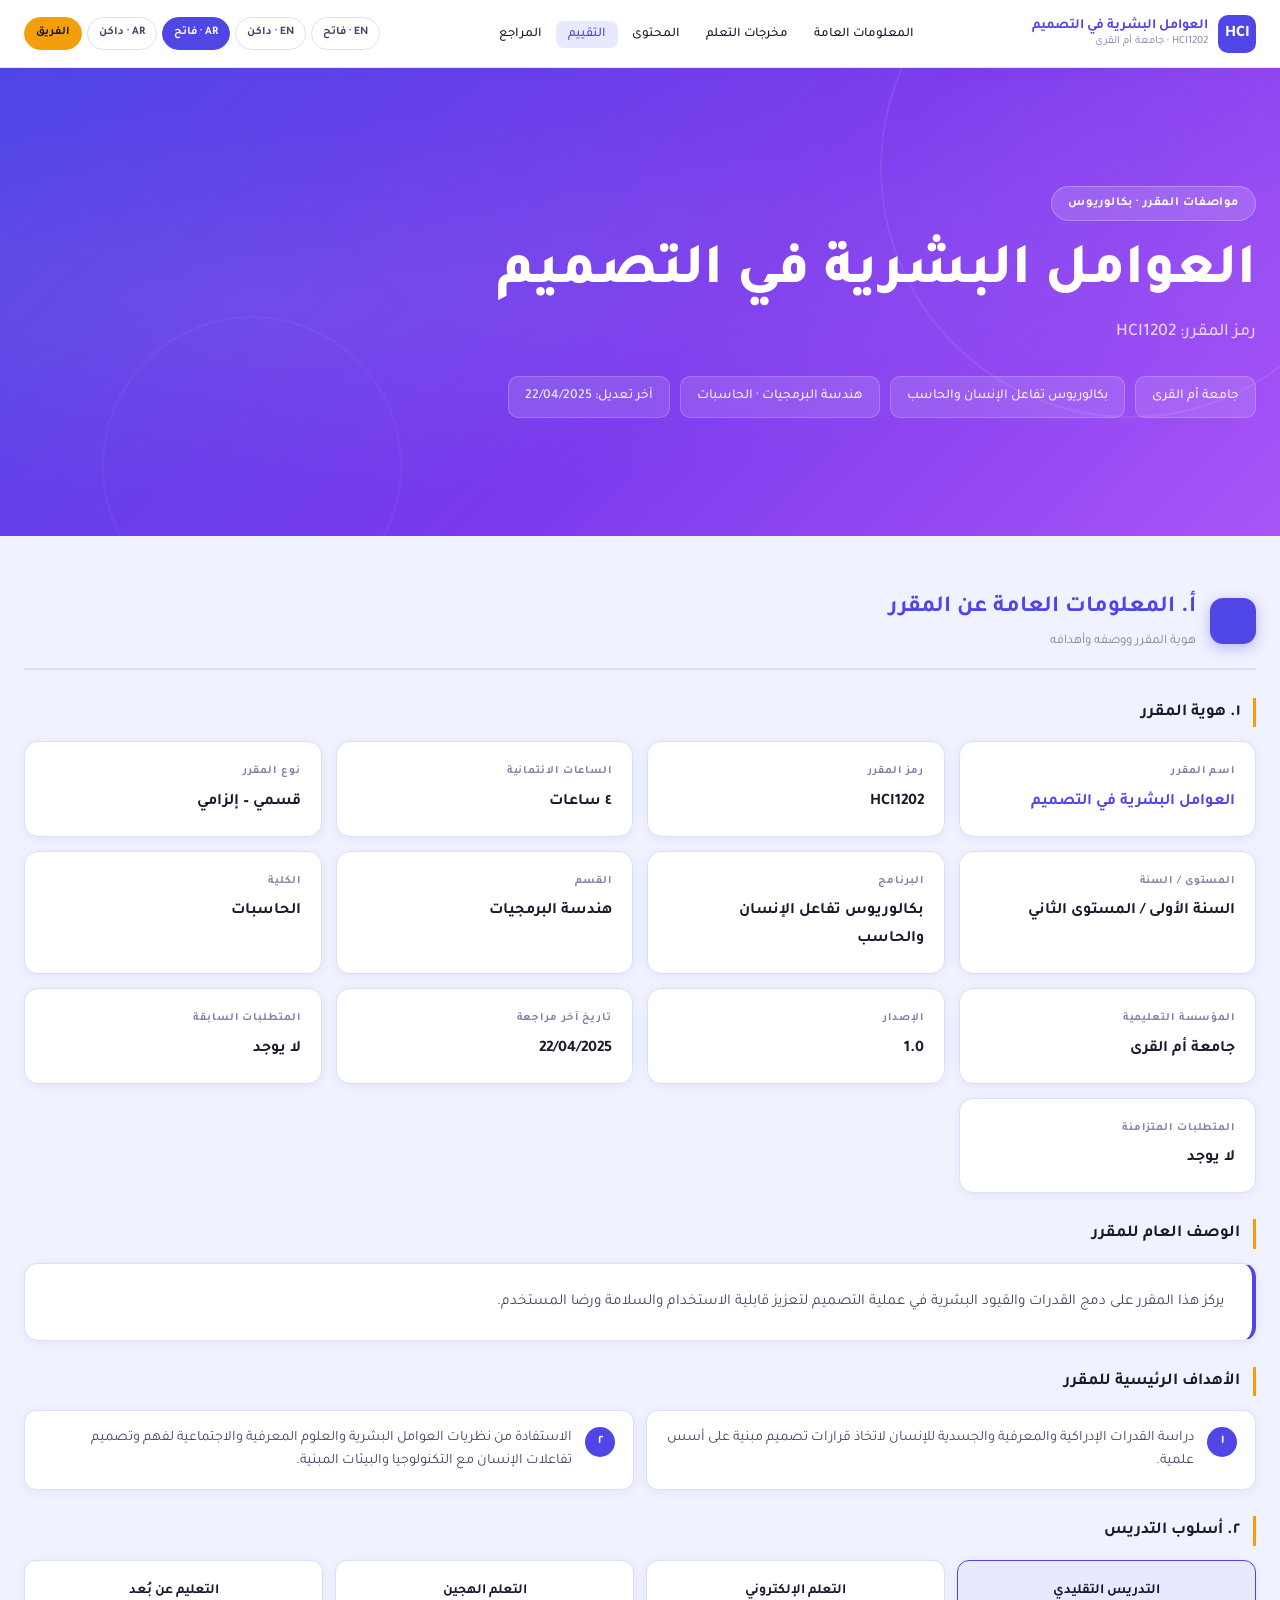
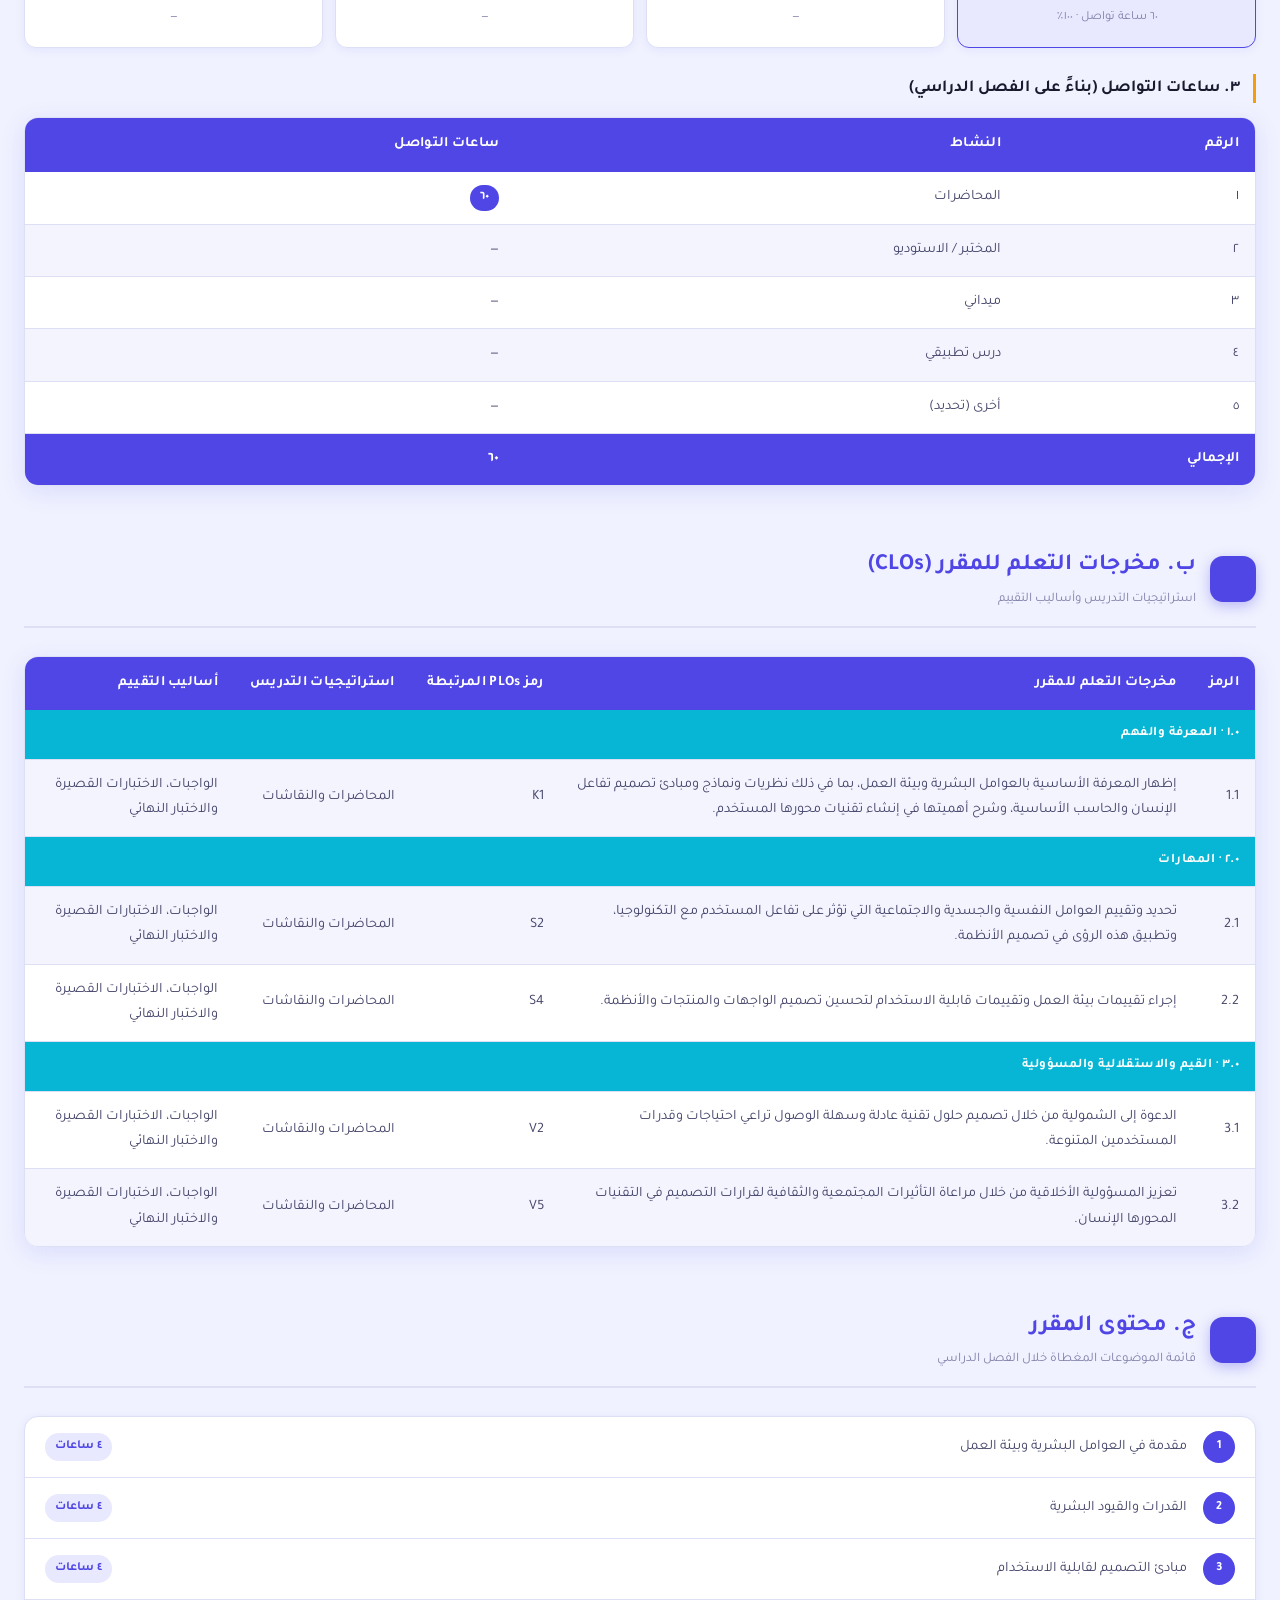
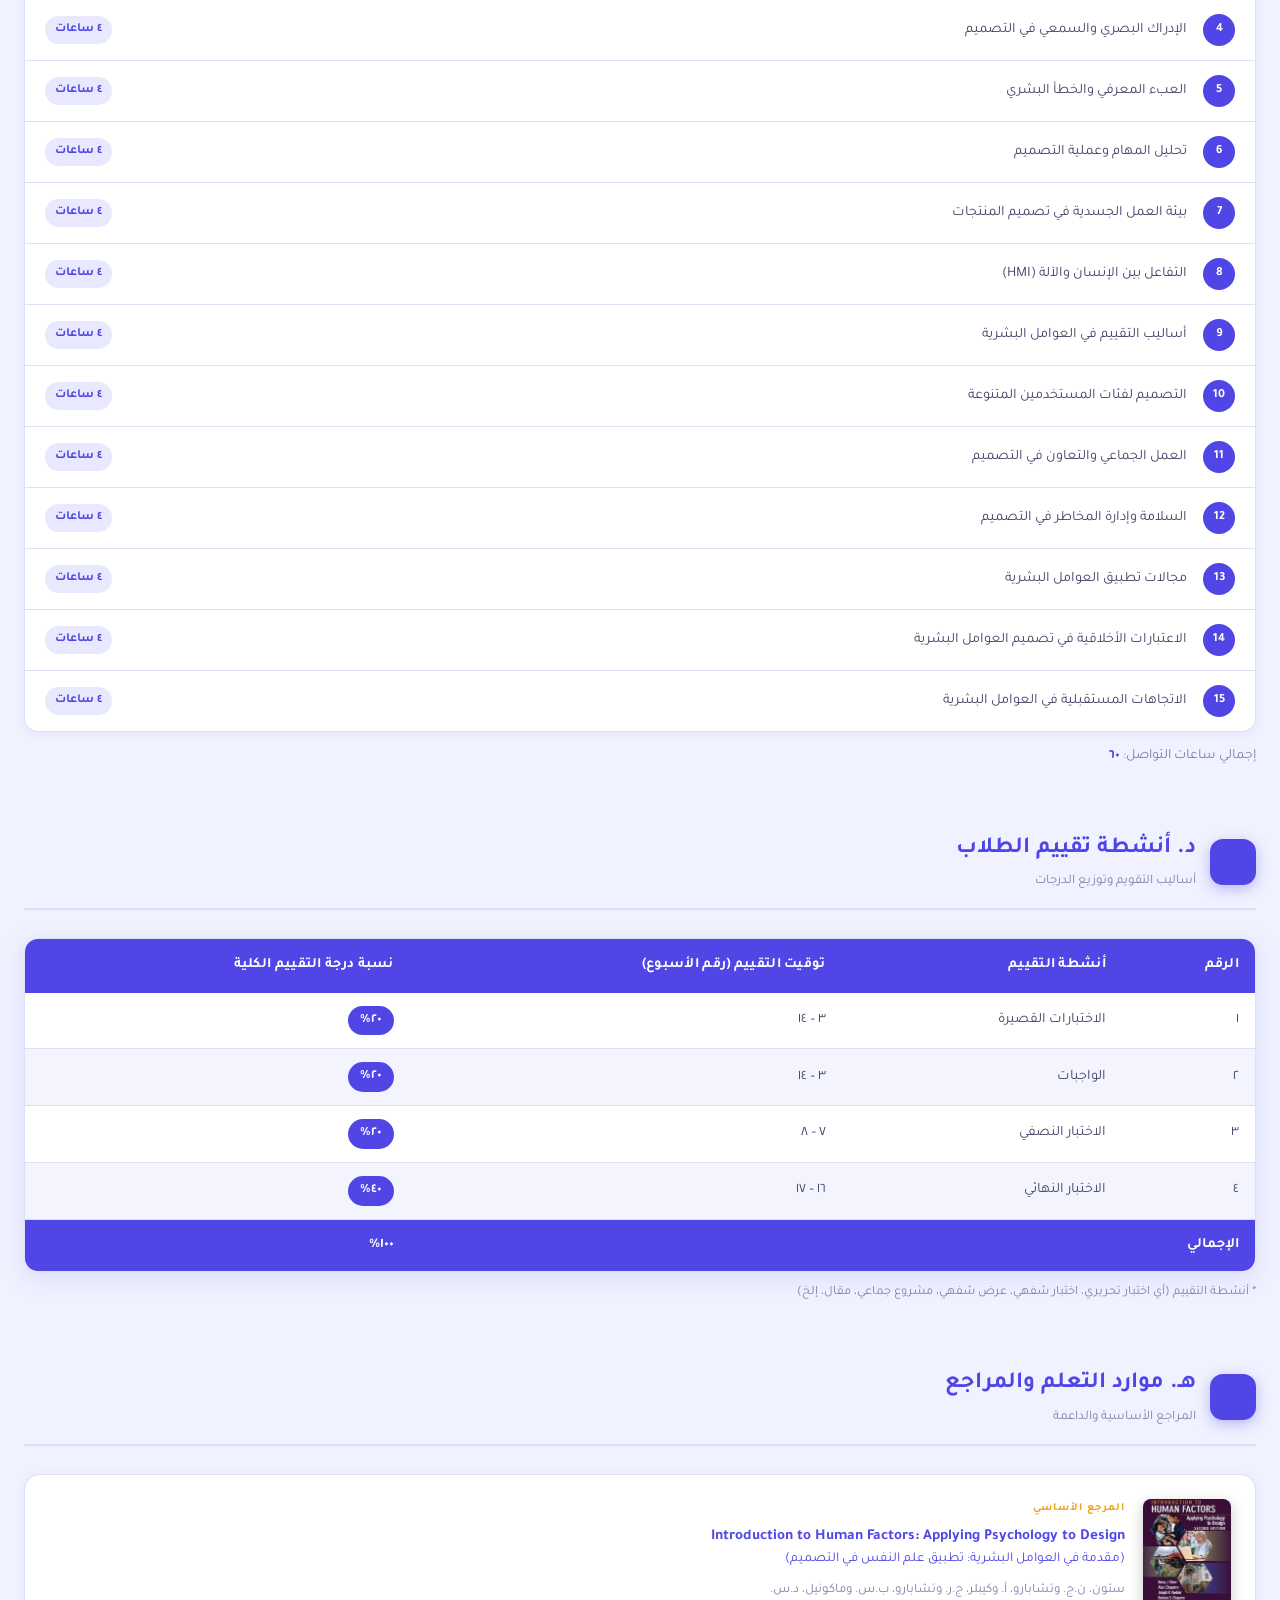
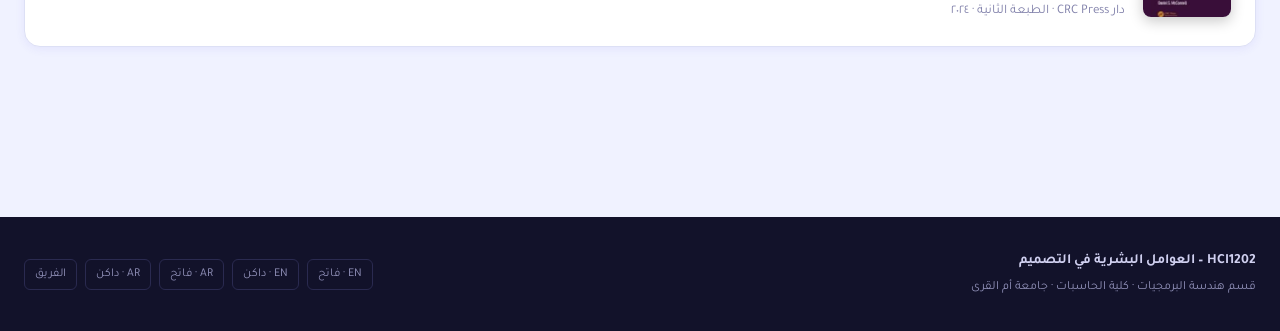
==== commit 277738dc: "changing the course specifications" ====
--- a/index-ar-light.html
+++ b/index-ar-light.html
@@ -5,8 +5,8 @@
     <meta charset="UTF-8" />
     <meta name="viewport" content="width=device-width, initial-scale=1.0" />
     <meta name="description"
-        content="HCI4303 التفاعل المتقدم – مواصفات المقرر. قسم هندسة البرمجيات، كلية الحاسبات، جامعة أم القرى." />
-    <title>HCI4303 – التفاعل المتقدم | مواصفات المقرر (عربي - فاتح)</title>
+        content="HCI1202 العوامل البشرية في التصميم – مواصفات المقرر. قسم هندسة البرمجيات، كلية الحاسبات، جامعة أم القرى." />
+    <title>HCI1202 – العوامل البشرية في التصميم | مواصفات المقرر (عربي - فاتح)</title>
     <link rel="alternate" hreflang="en" href="index-en-light.html" />
     <link rel="stylesheet" href="css/style.css" />
     <style>
@@ -24,8 +24,8 @@
             <a href="#top" class="navbar-brand" id="brand-link">
                 <div class="brand-icon">HCI</div>
                 <div class="brand-text">
-                    التفاعل المتقدم
-                    <span class="brand-sub">HCI4303 · جامعة أم القرى</span>
+                    العوامل البشرية في التصميم
+                    <span class="brand-sub">HCI1202 · جامعة أم القرى</span>
                 </div>
             </a>
 
@@ -71,8 +71,8 @@
         <div class="hero-ring"></div>
         <div class="hero-inner">
             <div class="hero-badge"> مواصفات المقرر · بكالوريوس</div>
-            <h1 class="hero-title">التفاعل المتقدم</h1>
-            <p class="hero-code">رمز المقرر: HCI4303</p>
+            <h1 class="hero-title">العوامل البشرية في التصميم</h1>
+            <p class="hero-code">رمز المقرر: HCI1202</p>
             <div class="hero-chips">
                 <div class="hero-chip"> جامعة أم القرى</div>
                 <div class="hero-chip"> بكالوريوس تفاعل الإنسان والحاسب</div>
@@ -98,15 +98,15 @@
                 <div class="info-grid">
                     <div class="info-card">
                         <p class="info-label">اسم المقرر</p>
-                        <p class="info-value accent">التفاعل المتقدم</p>
+                        <p class="info-value accent">العوامل البشرية في التصميم</p>
                     </div>
                     <div class="info-card">
                         <p class="info-label">رمز المقرر</p>
-                        <p class="info-value">HCI4303</p>
+                        <p class="info-value">HCI1202</p>
                     </div>
                     <div class="info-card">
                         <p class="info-label">الساعات الائتمانية</p>
-                        <p class="info-value">٣ ساعات</p>
+                        <p class="info-value">٤ ساعات</p>
                     </div>
                     <div class="info-card">
                         <p class="info-label">نوع المقرر</p>
@@ -114,7 +114,7 @@
                     </div>
                     <div class="info-card">
                         <p class="info-label">المستوى / السنة</p>
-                        <p class="info-value">السنة الرابعة / المستوى الثامن</p>
+                        <p class="info-value">السنة الأولى / المستوى الثاني</p>
                     </div>
                     <div class="info-card">
                         <p class="info-label">البرنامج</p>
@@ -154,15 +154,8 @@
             <div class="sub-section">
                 <h3 class="sub-title">الوصف العام للمقرر</h3>
                 <div class="desc-card">
-                    <p>يتناول هذا المقرر المبادئ والتقنيات المتقدمة في تصميم الأنظمة التفاعلية، مع التركيز على الأساليب
-                        المبتكرة لإنشاء تجارب مستخدم جاذبة وبديهية. سيستكشف الطلاب نماذج التفاعل المتطورة مثل الواجهات
-                        متعددة الوسائط، والواقع المعزز (AR)، والواقع الافتراضي (VR)، والواجهات الملموسة، والتفاعلات
-                        القائمة على الإيماءات. يُركز المقرر على أهمية تصميم أنظمة يمكن الوصول إليها وسريعة الاستجابة
-                        ومتوافقة مع مبادئ تفاعل الإنسان والحاسب (HCI).</p>
-                    <br />
-                    <p>باستخدام أدوات مثل Unity وUnreal Engine وتقنيات المستشعرات المتقدمة، سيطور الطلاب نماذج أولية
-                        ويقيّمون فعاليتها في سياقات العالم الحقيقي. يتضمن المقرر مشاريع عملية ومناقشات حول الاعتبارات
-                        الأخلاقية في تصميم التفاعل.</p>
+                    <p>يركز هذا المقرر على دمج القدرات والقيود البشرية في عملية التصميم لتعزيز قابلية الاستخدام
+                        والسلامة ورضا المستخدم.</p>
                 </div>
             </div>
 
@@ -171,22 +164,13 @@
                 <div class="obj-grid">
                     <div class="obj-card">
                         <div class="obj-num">١</div>
-                        <p>إتقان تقنيات التفاعل المتقدمة، بما في ذلك الواجهات متعددة الوسائط، والواقع المعزز والافتراضي،
-                            والواجهات الملموسة، والتفاعلات القائمة على الإيماءات.</p>
+                        <p>دراسة القدرات الإدراكية والمعرفية والجسدية للإنسان لاتخاذ قرارات تصميم مبنية على أسس
+                            علمية.</p>
                     </div>
                     <div class="obj-card">
                         <div class="obj-num">٢</div>
-                        <p>إنشاء أنظمة سريعة الاستجابة وشاملة ومتوافقة مع مبادئ HCI لضمان قابلية الاستخدام والتفاعل.</p>
-                    </div>
-                    <div class="obj-card">
-                        <div class="obj-num">٣</div>
-                        <p>اكتساب خبرة عملية بأدوات مثل Unity وUnreal Engine وتقنيات المستشعرات لبناء نماذج أولية
-                            للأنظمة التفاعلية وتقييمها.</p>
-                    </div>
-                    <div class="obj-card">
-                        <div class="obj-num">٤</div>
-                        <p>تحليل الممارسات الأخلاقية ودمجها في تصميم وتنفيذ الأنظمة التفاعلية للتطبيقات في العالم
-                            الحقيقي.</p>
+                        <p>الاستفادة من نظريات العوامل البشرية والعلوم المعرفية والاجتماعية لفهم وتصميم تفاعلات
+                            الإنسان مع التكنولوجيا والبيئات المبنية.</p>
                     </div>
                 </div>
             </div>
@@ -228,12 +212,12 @@
                             <tr>
                                 <td>١</td>
                                 <td>المحاضرات</td>
-                                <td><span class="badge-hours">٣٠</span></td>
+                                <td><span class="badge-hours">٦٠</span></td>
                             </tr>
                             <tr>
                                 <td>٢</td>
                                 <td>المختبر / الاستوديو</td>
-                                <td><span class="badge-hours">٣٠</span></td>
+                                <td>—</td>
                             </tr>
                             <tr>
                                 <td>٣</td>
@@ -287,10 +271,11 @@
                         </tr>
                         <tr>
                             <td>1.1</td>
-                            <td>تعلّم مبادئ التصميم للتقنيات والمنصات الناشئة.</td>
-                            <td>k1</td>
+                            <td>إظهار المعرفة الأساسية بالعوامل البشرية وبيئة العمل، بما في ذلك نظريات ونماذج ومبادئ
+                                تصميم تفاعل الإنسان والحاسب الأساسية، وشرح أهميتها في إنشاء تقنيات محورها المستخدم.</td>
+                            <td>K1</td>
                             <td>المحاضرات والنقاشات</td>
-                            <td>الواجبات، المشروع الجماعي، والاختبارات</td>
+                            <td>الواجبات، الاختبارات القصيرة والاختبار النهائي</td>
                         </tr>
 
                         <tr class="tr-category">
@@ -298,28 +283,39 @@
                         </tr>
                         <tr>
                             <td>2.1</td>
-                            <td>تطوير نماذج تفاعلية أولية باستخدام أدوات مثل Unity وUnreal Engine أو منصات مماثلة.</td>
-                            <td>S1</td>
-                            <td>المحاضرات والنقاشات</td>
-                            <td>الواجبات، المشروع الجماعي، والاختبارات</td>
-                        </tr>
-                        <tr>
-                            <td>2.2</td>
-                            <td>تنفيذ التفاعلات القائمة على الإيماءات والمستشعرات في الأنظمة التفاعلية.</td>
+                            <td>تحديد وتقييم العوامل النفسية والجسدية والاجتماعية التي تؤثر على تفاعل المستخدم مع
+                                التكنولوجيا، وتطبيق هذه الرؤى في تصميم الأنظمة.</td>
                             <td>S2</td>
                             <td>المحاضرات والنقاشات</td>
-                            <td>الواجبات، المشروع الجماعي، والاختبارات</td>
-                        </tr>
-                        <tr>
-                            <td>2.3</td>
-                            <td>تصميم وتقييم واجهات المستخدم متعددة الوسائط لتعزيز إمكانية الوصول والتفاعل.</td>
-                            <td>S3</td>
+                            <td>الواجبات، الاختبارات القصيرة والاختبار النهائي</td>
+                        </tr>
+                        <tr>
+                            <td>2.2</td>
+                            <td>إجراء تقييمات بيئة العمل وتقييمات قابلية الاستخدام لتحسين تصميم الواجهات والمنتجات
+                                والأنظمة.</td>
+                            <td>S4</td>
                             <td>المحاضرات والنقاشات</td>
-                            <td>الواجبات، المشروع الجماعي، والاختبارات</td>
+                            <td>الواجبات، الاختبارات القصيرة والاختبار النهائي</td>
                         </tr>
 
                         <tr class="tr-category">
                             <td colspan="5">٣.٠ · القيم والاستقلالية والمسؤولية</td>
+                        </tr>
+                        <tr>
+                            <td>3.1</td>
+                            <td>الدعوة إلى الشمولية من خلال تصميم حلول تقنية عادلة وسهلة الوصول تراعي احتياجات
+                                وقدرات المستخدمين المتنوعة.</td>
+                            <td>V2</td>
+                            <td>المحاضرات والنقاشات</td>
+                            <td>الواجبات، الاختبارات القصيرة والاختبار النهائي</td>
+                        </tr>
+                        <tr>
+                            <td>3.2</td>
+                            <td>تعزيز المسؤولية الأخلاقية من خلال مراعاة التأثيرات المجتمعية والثقافية لقرارات التصميم
+                                في التقنيات المحورها الإنسان.</td>
+                            <td>V5</td>
+                            <td>المحاضرات والنقاشات</td>
+                            <td>الواجبات، الاختبارات القصيرة والاختبار النهائي</td>
                         </tr>
                     </tbody>
                 </table>
@@ -337,30 +333,35 @@
 
             <div class="topics-container">
                 <ol class="topics-list">
-                    <li class="topic-item">مقدمة في التفاعل المتقدم وإعداد البيئة<span class="topic-hours-badge">٤
-                            ساعات</span></li>
-                    <li class="topic-item">تصميم التفاعل متعدد الوسائط<span class="topic-hours-badge">٤ ساعات</span>
+                    <li class="topic-item">مقدمة في العوامل البشرية وبيئة العمل<span class="topic-hours-badge">٤
+                            ساعات</span></li>
+                    <li class="topic-item">القدرات والقيود البشرية<span class="topic-hours-badge">٤ ساعات</span></li>
+                    <li class="topic-item">مبادئ التصميم لقابلية الاستخدام<span class="topic-hours-badge">٤ ساعات</span>
                     </li>
-                    <li class="topic-item">التفاعل القائم على الإيماءات<span class="topic-hours-badge">٤ ساعات</span>
+                    <li class="topic-item">الإدراك البصري والسمعي في التصميم<span class="topic-hours-badge">٤
+                            ساعات</span></li>
+                    <li class="topic-item">العبء المعرفي والخطأ البشري<span class="topic-hours-badge">٤ ساعات</span>
                     </li>
-                    <li class="topic-item">تصميم التفاعل الملموس<span class="topic-hours-badge">٤ ساعات</span></li>
-                    <li class="topic-item">أساسيات الواقع المعزز (AR)<span class="topic-hours-badge">٤ ساعات</span></li>
-                    <li class="topic-item">أساسيات الواقع الافتراضي (VR)<span class="topic-hours-badge">٤ ساعات</span>
+                    <li class="topic-item">تحليل المهام وعملية التصميم<span class="topic-hours-badge">٤ ساعات</span>
                     </li>
-                    <li class="topic-item">إمكانية الوصول في التفاعل المتقدم<span class="topic-hours-badge">٤
-                            ساعات</span></li>
-                    <li class="topic-item">اختبار قابلية الاستخدام للأنظمة المتقدمة<span class="topic-hours-badge">٤
-                            ساعات</span></li>
-                    <li class="topic-item">أدوات وتقنيات النماذج الأولية<span class="topic-hours-badge">٨ ساعات</span>
+                    <li class="topic-item">بيئة العمل الجسدية في تصميم المنتجات<span class="topic-hours-badge">٤
+                            ساعات</span></li>
+                    <li class="topic-item">التفاعل بين الإنسان والآلة (HMI)<span class="topic-hours-badge">٤
+                            ساعات</span></li>
+                    <li class="topic-item">أساليب التقييم في العوامل البشرية<span class="topic-hours-badge">٤
+                            ساعات</span></li>
+                    <li class="topic-item">التصميم لفئات المستخدمين المتنوعة<span class="topic-hours-badge">٤
+                            ساعات</span></li>
+                    <li class="topic-item">العمل الجماعي والتعاون في التصميم<span class="topic-hours-badge">٤
+                            ساعات</span></li>
+                    <li class="topic-item">السلامة وإدارة المخاطر في التصميم<span class="topic-hours-badge">٤
+                            ساعات</span></li>
+                    <li class="topic-item">مجالات تطبيق العوامل البشرية<span class="topic-hours-badge">٤ ساعات</span>
                     </li>
-                    <li class="topic-item">الاعتبارات الأخلاقية في تصميم التفاعل<span class="topic-hours-badge">٤
-                            ساعات</span></li>
-                    <li class="topic-item">التفاعل المتقدم في التعليم والتدريب<span class="topic-hours-badge">٤
-                            ساعات</span></li>
-                    <li class="topic-item">التقنيات الناشئة وتأثيرها المحتمل على تصميم التفاعل<span
-                            class="topic-hours-badge">٨ ساعات</span></li>
-                    <li class="topic-item">الواجهات المدفوعة بالذكاء الاصطناعي والأنظمة التكيفية<span
+                    <li class="topic-item">الاعتبارات الأخلاقية في تصميم العوامل البشرية<span
                             class="topic-hours-badge">٤ ساعات</span></li>
+                    <li class="topic-item">الاتجاهات المستقبلية في العوامل البشرية<span class="topic-hours-badge">٤
+                            ساعات</span></li>
                 </ol>
             </div>
             <div style="text-align:start; margin-top:12px; font-size:.875rem; color:var(--text-muted);">
@@ -390,15 +391,15 @@
                     <tbody>
                         <tr>
                             <td>١</td>
+                            <td>الاختبارات القصيرة</td>
+                            <td>٣ – ١٤</td>
+                            <td><span class="badge-percent">٢٠٪</span></td>
+                        </tr>
+                        <tr>
+                            <td>٢</td>
                             <td>الواجبات</td>
                             <td>٣ – ١٤</td>
-                            <td><span class="badge-percent">١٠٪</span></td>
-                        </tr>
-                        <tr>
-                            <td>٢</td>
-                            <td>المشروع</td>
-                            <td>٣ – ١٤</td>
-                            <td><span class="badge-percent">٣٠٪</span></td>
+                            <td><span class="badge-percent">٢٠٪</span></td>
                         </tr>
                         <tr>
                             <td>٣</td>
@@ -435,19 +436,18 @@
 
             <div class="refs-grid">
                 <div class="ref-card">
-                    <img src="images/book-cover.png" alt="غلاف كتاب تصميم الواجهات" />
+                    <img src="images/book-cover.png" alt="غلاف كتاب مقدمة في العوامل البشرية" />
                     <div class="ref-info">
                         <p class="ref-type"> المرجع الأساسي</p>
-                        <a class="ref-title"
-                            href="https://www.amazon.com/Designing-Interfaces-Patterns-Effective-Interaction/dp/1492051969"
-                            target="_blank" rel="noopener noreferrer">
-                            Designing Interfaces: Patterns for Effective Interaction Design
-                            <br /><span style="font-weight:400; font-size:.85rem;">(تصميم الواجهات: أنماط لتصميم التفاعل
-                                الفعّال)</span>
+                        <a class="ref-title" href="https://doi.org/10.1201/9781003515463" target="_blank"
+                            rel="noopener noreferrer">
+                            Introduction to Human Factors: Applying Psychology to Design
+                            <br /><span style="font-weight:400; font-size:.85rem;">(مقدمة في العوامل البشرية: تطبيق علم
+                                النفس في التصميم)</span>
                         </a>
                         <p class="ref-meta">
-                            ج. تيدويل (J. Tidwell)<br />
-                            دار O'Reilly Media · الطبعة الثالثة · ٢٠٢٠
+                            ستون، ن.ج. وتشابارو، أ. وكيبلر، ج.ر. وتشابارو، ب.س. وماكونيل، د.س.<br />
+                            دار CRC Press · الطبعة الثانية · ٢٠٢٤
                         </p>
                     </div>
                 </div>
@@ -459,7 +459,7 @@
     <footer class="footer">
         <div class="footer-inner">
             <div>
-                <p class="footer-brand">HCI4303 – التفاعل المتقدم</p>
+                <p class="footer-brand">HCI1202 – العوامل البشرية في التصميم</p>
                 <p class="footer-copy">قسم هندسة البرمجيات · كلية الحاسبات · جامعة أم القرى</p>
             </div>
             <div class="footer-links">
--- a/css/style.css
+++ b/css/style.css
@@ -76,6 +76,8 @@
  html {
      scroll-behavior: smooth;
      scroll-padding-top: 72px;
+    overflow-x: hidden;
+    width: 100%;
  }
 
  body {
@@ -86,6 +88,8 @@
      background-color: var(--bg-primary);
      transition: background-color .3s ease, color .3s ease;
      min-height: 100vh;
+    overflow-x: hidden;
+    width: 100%;
  }
 
  html[lang="ar"] body,
